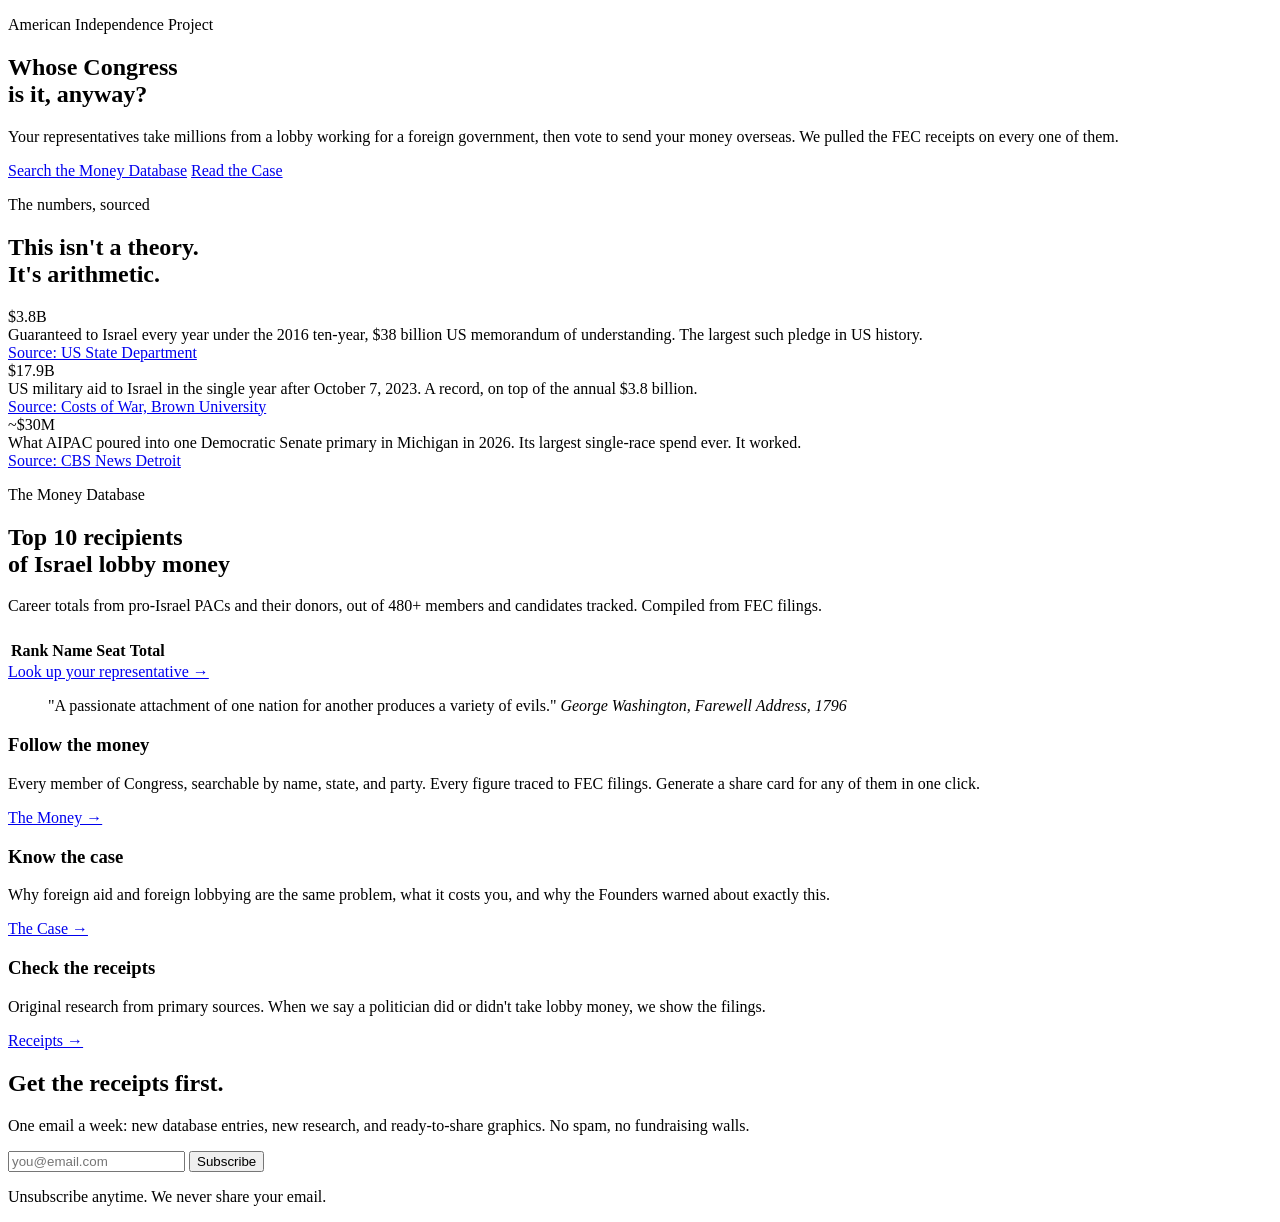
==== index.html @ 9dd6bce7 "Add files via upload" ====
<!DOCTYPE html>
<html lang="en">
<head>
<meta charset="utf-8">
<meta name="viewport" content="width=device-width, initial-scale=1">
<title>AIP — America First. Follow the Money.</title>
<meta name="description" content="AIP tracks foreign influence over US policy: the money Congress takes from the Israel lobby, the billions in foreign aid, and what you can do about it.">
<meta property="og:title" content="AIP — Whose Congress Is It?">
<meta property="og:description" content="A searchable database of what every member of Congress has taken from the Israel lobby. Sourced from FEC filings.">
<link rel="preconnect" href="https://fonts.googleapis.com">
<link href="https://fonts.googleapis.com/css2?family=Anton&family=Inter:wght@400;500;700;800&family=Oswald:ital,wght@0,400;0,500;0,600;0,700;1,400&display=swap" rel="stylesheet">
<link rel="icon" type="image/png" href="assets/logo-mark.png">
<link rel="stylesheet" href="assets/style.css">
</head>
<body data-page="home">

<section class="hero">
  <div class="wrap">
    <p class="kicker">American Independence Project</p>
    <h1>Whose Congress<br>is it, <span class="accent">anyway?</span></h1>
    <p class="lead sub">Your representatives take millions from a lobby working for a foreign government, then vote to send your money overseas. We pulled the FEC receipts on every one of them.</p>
    <div class="btnrow">
      <a class="btn" href="the-money.html">Search the Money Database</a>
      <a class="btn ghost" href="the-case.html">Read the Case</a>
    </div>
  </div>
</section>

<section>
  <div class="wrap">
    <p class="kicker">The numbers, sourced</p>
    <h2>This isn't a theory.<br>It's arithmetic.</h2>
    <div class="stats">
      <div class="stat">
        <div class="num">$3.8B</div>
        <div class="lbl">Guaranteed to Israel every year under the 2016 ten-year, $38 billion US memorandum of understanding. The largest such pledge in US history.</div>
        <div class="src"><a href="https://2009-2017.state.gov/r/pa/prs/ps/2016/09/261932.htm" target="_blank" rel="noopener">Source: US State Department</a></div>
      </div>
      <div class="stat">
        <div class="num">$17.9B</div>
        <div class="lbl">US military aid to Israel in the single year after October 7, 2023. A record, on top of the annual $3.8 billion.</div>
        <div class="src"><a href="https://watson.brown.edu/costsofwar/papers/2024/WhatUSSpendingIsraelWar" target="_blank" rel="noopener">Source: Costs of War, Brown University</a></div>
      </div>
      <div class="stat">
        <div class="num">~$30M</div>
        <div class="lbl">What AIPAC poured into one Democratic Senate primary in Michigan in 2026. Its largest single-race spend ever. It worked.</div>
        <div class="src"><a href="https://www.cbsnews.com/detroit/news/aipac-michigan-senate-primary-stevens-abdul-el-sayed/" target="_blank" rel="noopener">Source: CBS News Detroit</a></div>
      </div>
    </div>
  </div>
</section>

<section style="background: var(--bg-raise); border-top:1px solid var(--line); border-bottom:1px solid var(--line);">
  <div class="wrap">
    <p class="kicker">The Money Database</p>
    <h2>Top 10 recipients<br>of Israel lobby money</h2>
    <p class="dim">Career totals from pro-Israel PACs and their donors, out of <span id="dbCount">480</span>+ members and candidates tracked. Compiled from FEC filings.</p>
    <div class="tablewrap" style="margin-top:24px">
      <table class="db">
        <thead><tr><th>Rank</th><th>Name</th><th>Seat</th><th>Total</th></tr></thead>
        <tbody id="topTen"></tbody>
      </table>
    </div>
    <div class="btnrow">
      <a class="btn" href="the-money.html">Look up your representative →</a>
    </div>
  </div>
</section>

<section>
  <div class="wrap">
    <blockquote class="pull">"A passionate attachment of one nation for another produces a variety of evils."
      <cite>George Washington, Farewell Address, 1796</cite>
    </blockquote>
    <div class="grid c3">
      <div class="card">
        <h3>Follow the money</h3>
        <p class="dim">Every member of Congress, searchable by name, state, and party. Every figure traced to FEC filings. Generate a share card for any of them in one click.</p>
        <p class="foot"><a href="the-money.html">The Money →</a></p>
      </div>
      <div class="card">
        <h3>Know the case</h3>
        <p class="dim">Why foreign aid and foreign lobbying are the same problem, what it costs you, and why the Founders warned about exactly this.</p>
        <p class="foot"><a href="the-case.html">The Case →</a></p>
      </div>
      <div class="card">
        <h3>Check the receipts</h3>
        <p class="dim">Original research from primary sources. When we say a politician did or didn't take lobby money, we show the filings.</p>
        <p class="foot"><a href="receipts.html">Receipts →</a></p>
      </div>
    </div>
  </div>
</section>

<section class="capture">
  <div class="wrap">
    <h2>Get the receipts first.</h2>
    <p>One email a week: new database entries, new research, and ready-to-share graphics. No spam, no fundraising walls.</p>
    <form class="subscribe">
      <input type="email" name="email" placeholder="you@email.com" required>
      <button type="submit">Subscribe</button>
    </form>
    <p class="fine">Unsubscribe anytime. We never share your email.</p>
  </div>
</section>

<script src="assets/data.js"></script>
<script src="assets/site.js"></script>
</body>
</html>
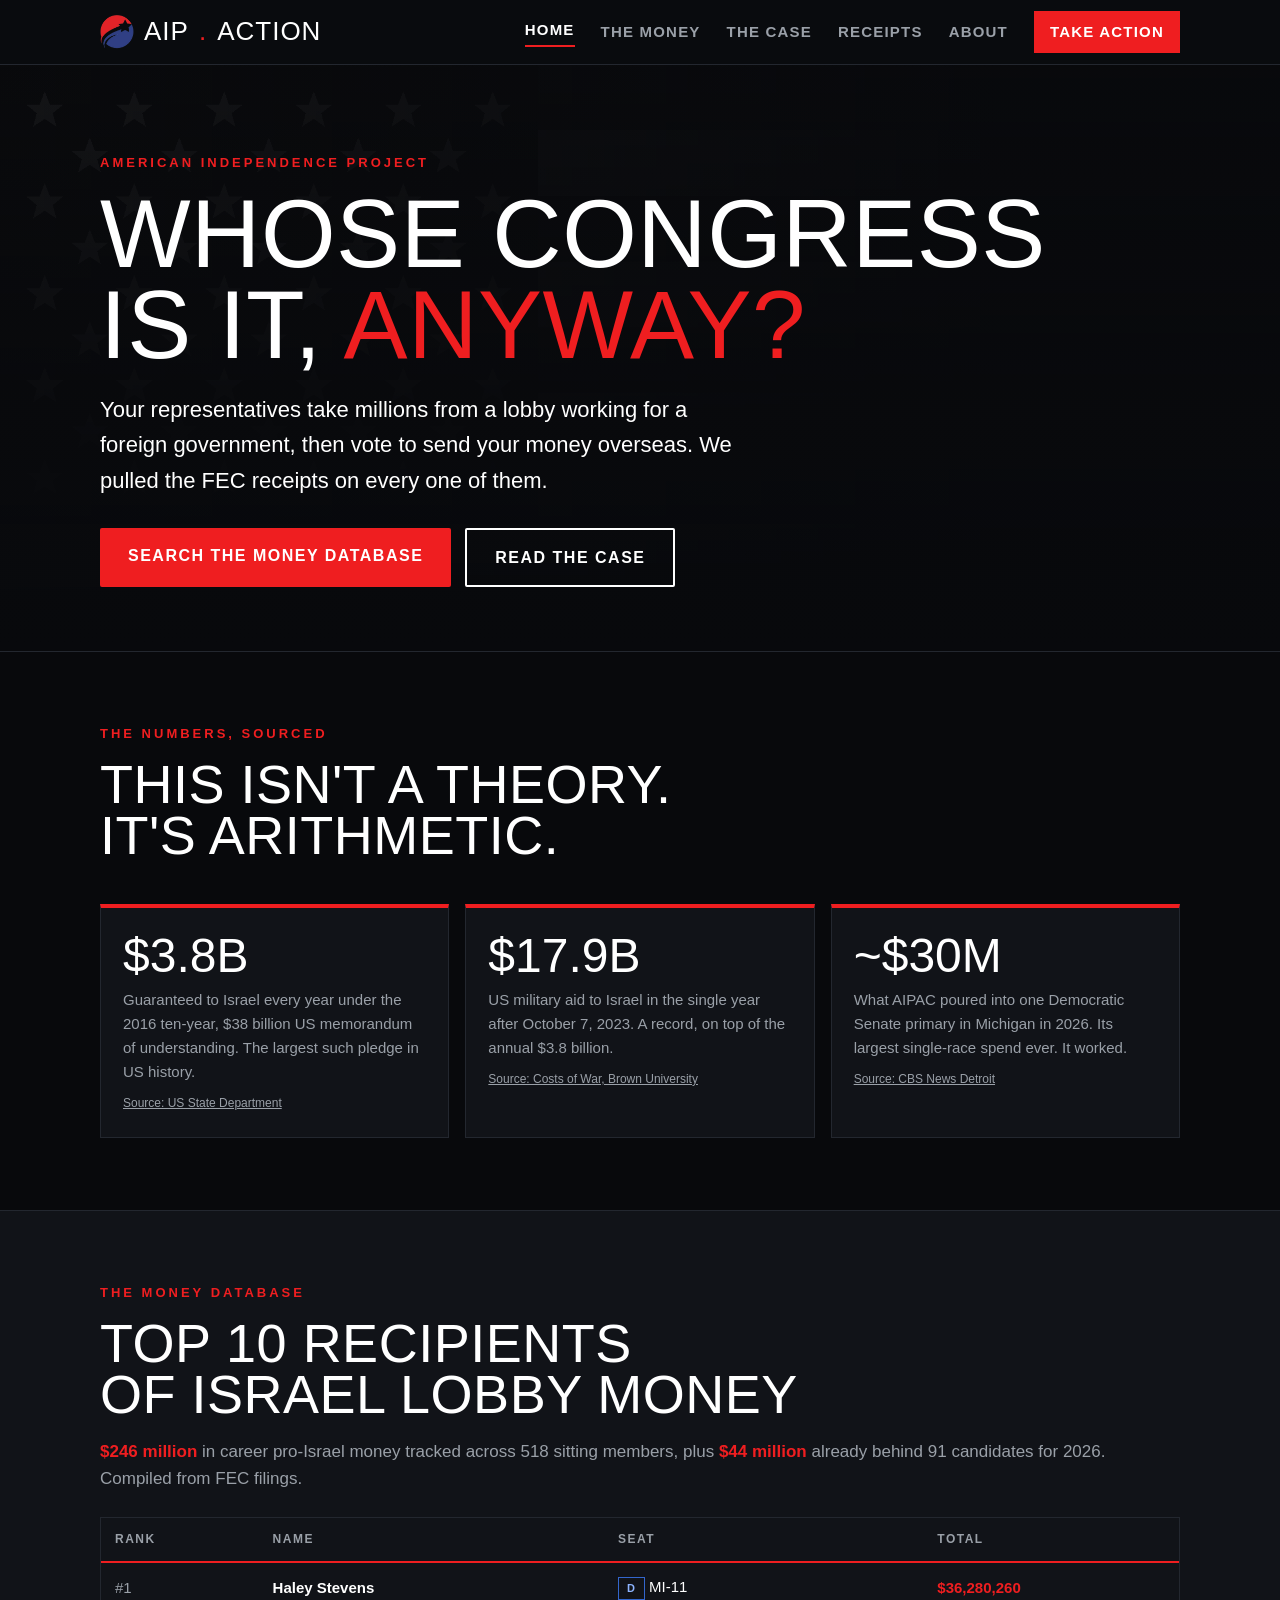
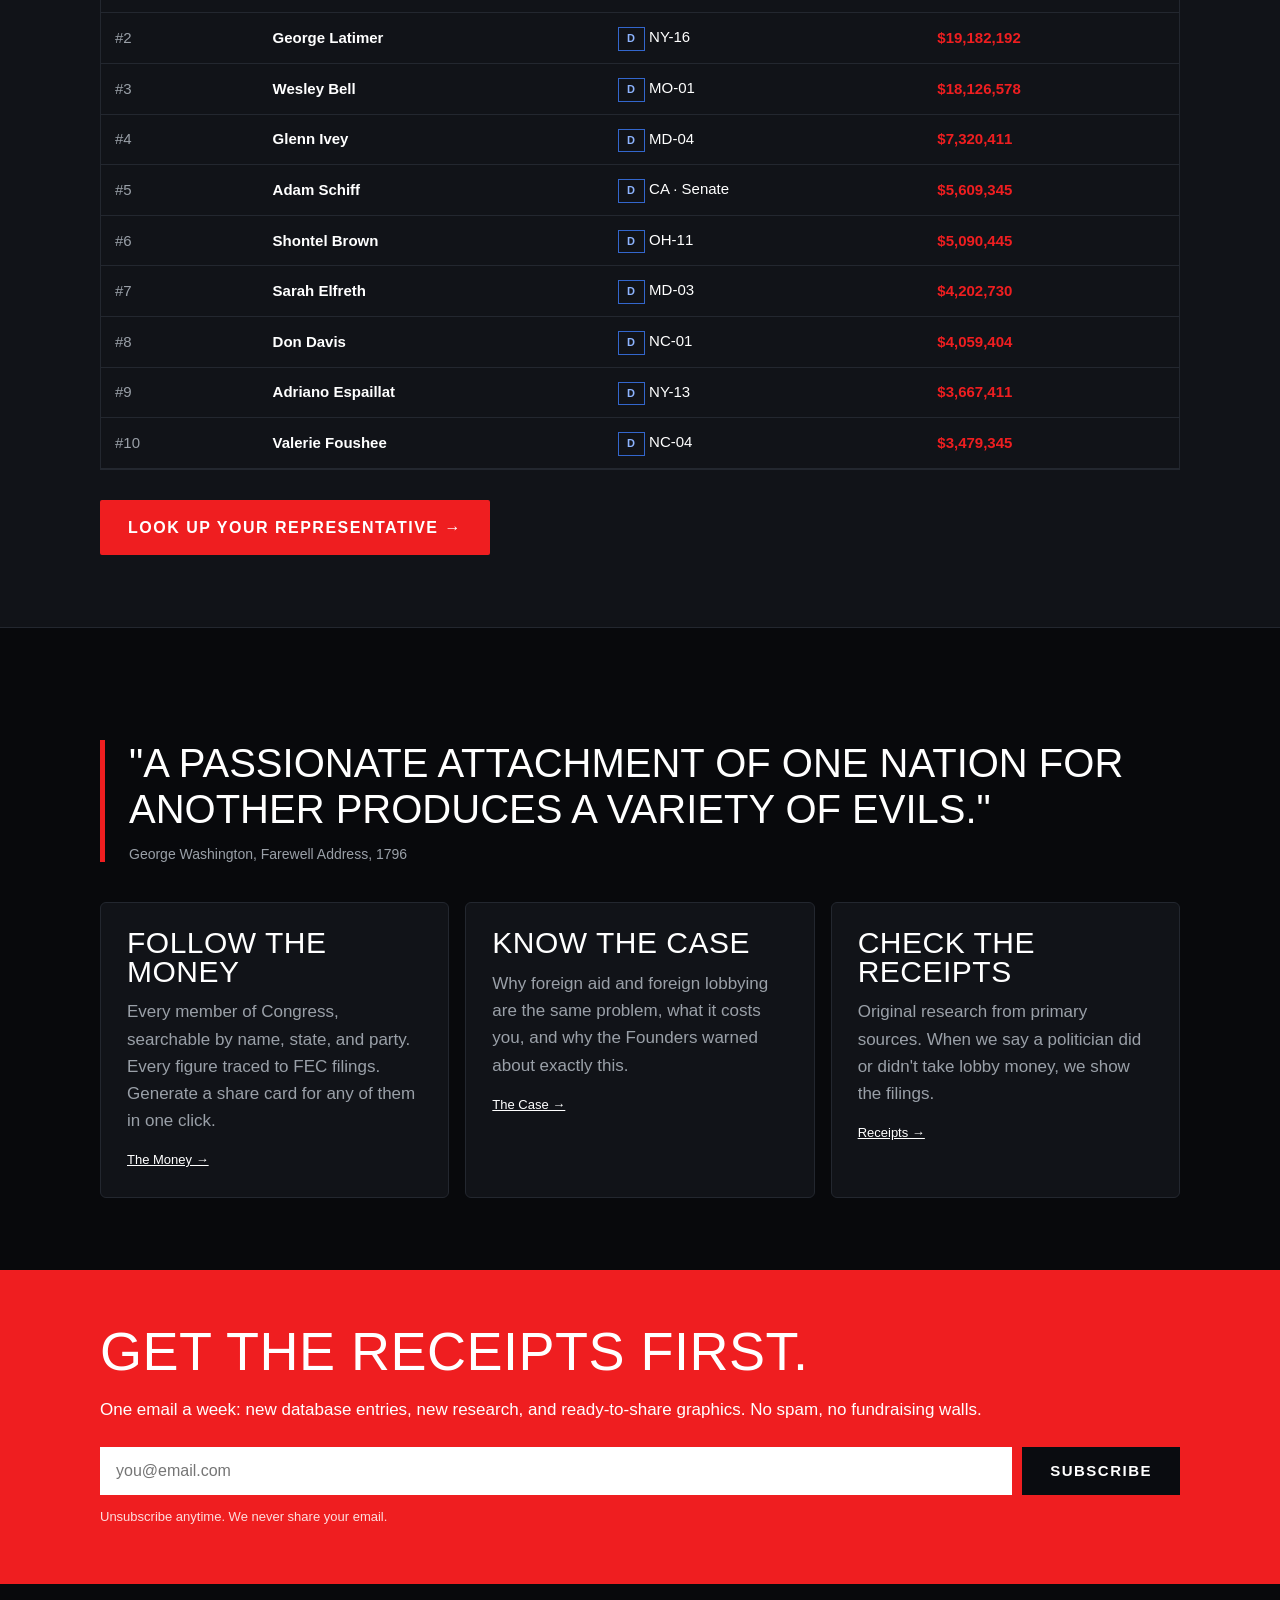
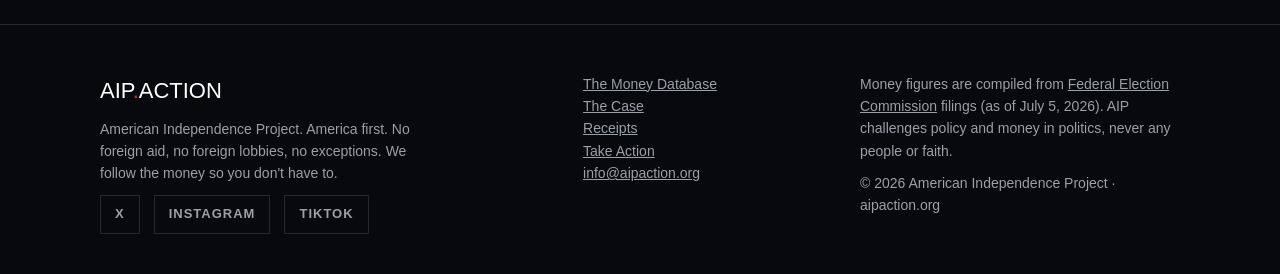
==== commit 6eb37968: "Add files via upload" ====
--- a/index.html
+++ b/index.html
@@ -7,6 +7,11 @@
 <meta name="description" content="AIP tracks foreign influence over US policy: the money Congress takes from the Israel lobby, the billions in foreign aid, and what you can do about it.">
 <meta property="og:title" content="AIP — Whose Congress Is It?">
 <meta property="og:description" content="A searchable database of what every member of Congress has taken from the Israel lobby. Sourced from FEC filings.">
+<meta property="og:image" content="https://aipaction.org/assets/og.png">
+<meta property="og:image:width" content="1200">
+<meta property="og:image:height" content="630">
+<meta name="twitter:card" content="summary_large_image">
+<meta name="twitter:site" content="@AIPACTION">
 <link rel="preconnect" href="https://fonts.googleapis.com">
 <link href="https://fonts.googleapis.com/css2?family=Anton&family=Inter:wght@400;500;700;800&family=Oswald:ital,wght@0,400;0,500;0,600;0,700;1,400&display=swap" rel="stylesheet">
 <link rel="icon" type="image/png" href="assets/logo-mark.png">
@@ -54,7 +59,7 @@
   <div class="wrap">
     <p class="kicker">The Money Database</p>
     <h2>Top 10 recipients<br>of Israel lobby money</h2>
-    <p class="dim">Career totals from pro-Israel PACs and their donors, out of <span id="dbCount">480</span>+ members and candidates tracked. Compiled from FEC filings.</p>
+    <p class="dim"><b style="color:var(--red)"><span id="lobbyTotal">$246 million</span></b> in career pro-Israel money tracked across <span id="memberCount">518</span> sitting members, plus <b style="color:var(--red)"><span id="candTotal">$44 million</span></b> already behind <span id="candCount">91</span> candidates for 2026. Compiled from FEC filings.</p>
     <div class="tablewrap" style="margin-top:24px">
       <table class="db">
         <thead><tr><th>Rank</th><th>Name</th><th>Seat</th><th>Total</th></tr></thead>
--- a/assets/style.css
+++ b/assets/style.css
@@ -0,0 +1,266 @@
+/* ============================================================
+   AIP — aipaction.com global stylesheet
+   Bold activist: dark ground, condensed display type, red accent
+   ============================================================ */
+
+/* Tokens from the AIP Action Design System (claude.ai/design), tokens/colors.css */
+:root{
+  --bg: #08090C;            /* --ink-black */
+  --bg-raise: #111318;      /* --ink-900 card surface */
+  --bg-raise-2: #181B21;    /* --ink-800 raised surface */
+  --line: #23272F;          /* --ink-700 borders */
+  --ink: #FFFFFF;           /* --text-primary */
+  --ink-dim: #9AA0A8;       /* --gray-400 muted */
+  --ink-meta: #5C626B;      /* --gray-600 faint meta */
+  --red: #EF1E20;           /* --red primary accent */
+  --red-bright: #FF2A2C;
+  --red-deep: #C5161B;
+  --red-blood: #A3121C;
+  --green: #23C55E;         /* --accent-clean */
+  --green-forest: #0C6E33;
+  --blue: #1F3C7D;
+  --blue-bright: #2A52A0;
+  --gold: #ffc53d;
+  --max: 1120px;
+  --font-display: "Anton", "Oswald", "Arial Narrow", sans-serif;
+  --font-condensed: "Oswald", "Arial Narrow", sans-serif;
+  --font-body: "Inter", -apple-system, "Segoe UI", sans-serif;
+}
+
+*{ box-sizing: border-box; margin: 0; padding: 0; }
+html{ scroll-behavior: smooth; }
+body{
+  background: var(--bg);
+  color: var(--ink);
+  font-family: var(--font-body);
+  font-size: 17px;
+  line-height: 1.6;
+  -webkit-font-smoothing: antialiased;
+}
+img{ max-width: 100%; }
+a{ color: var(--ink); }
+::selection{ background: var(--red); color: #fff; }
+
+.wrap{ max-width: var(--max); margin: 0 auto; padding: 0 20px; }
+
+h1,h2,h3,.display{
+  font-family: var(--font-display);
+  font-weight: 400;
+  text-transform: uppercase;
+  line-height: .95;
+  letter-spacing: .5px;
+}
+h1{ font-size: clamp(44px, 8vw, 96px); }
+h2{ font-size: clamp(30px, 5vw, 54px); margin-bottom: 18px; }
+h3{ font-size: clamp(22px, 3vw, 30px); margin-bottom: 10px; }
+.accent{ color: var(--red); }
+.kicker{
+  font-family: var(--font-condensed);
+  font-weight: 700;
+  font-size: 13px;
+  letter-spacing: 3px;
+  text-transform: uppercase;
+  color: var(--red);
+  margin-bottom: 14px;
+}
+p.lead{ font-size: clamp(18px, 2.2vw, 22px); color: var(--ink); font-weight: 500; }
+p.dim, .dim{ color: var(--ink-dim); }
+section{ padding: 72px 0; }
+.rule{ border: 0; border-top: 3px solid var(--red); width: 72px; margin: 26px 0; }
+
+/* ---------- Nav ---------- */
+header.site{
+  position: sticky; top: 0; z-index: 50;
+  background: rgba(10,12,16,.92);
+  backdrop-filter: blur(8px);
+  border-bottom: 1px solid var(--line);
+}
+.navbar{ display: flex; align-items: center; justify-content: space-between; height: 64px; }
+.logo{
+  font-family: var(--font-display);
+  font-size: 26px; letter-spacing: 1px;
+  text-decoration: none; text-transform: uppercase;
+}
+.logo b{ color: var(--red); font-weight: 400; }
+nav.main{ display: flex; gap: 26px; align-items: center; }
+nav.main a{
+  font-family: var(--font-condensed);
+  text-decoration: none; font-weight: 600; font-size: 15px;
+  letter-spacing: 1.2px; text-transform: uppercase; color: var(--ink-dim);
+}
+nav.main a:hover, nav.main a.on{ color: var(--ink); border-bottom: 2px solid var(--red); padding-bottom: 3px; }
+nav.main a.cta{
+  background: var(--red); color: #fff; padding: 9px 16px; border-bottom: 0;
+}
+nav.main a.cta:hover{ background: var(--red-deep); border-bottom: 0; padding-bottom: 9px; }
+#navToggle{ display: none; background: none; border: 1px solid var(--line); color: var(--ink); font-size: 20px; padding: 4px 12px; cursor: pointer; }
+@media (max-width: 860px){
+  #navToggle{ display: block; }
+  nav.main{
+    display: none; position: absolute; top: 64px; left: 0; right: 0;
+    flex-direction: column; background: var(--bg-raise);
+    padding: 18px; border-bottom: 1px solid var(--line); gap: 16px;
+  }
+  nav.main.open{ display: flex; }
+}
+
+/* ---------- Hero ---------- */
+.hero{
+  padding: 88px 0 64px; border-bottom: 1px solid var(--line);
+  background:
+    linear-gradient(180deg, rgba(8,9,12,.55) 0%, rgba(8,9,12,.92) 60%, var(--bg) 100%),
+    linear-gradient(90deg, rgba(8,9,12,.25) 0%, var(--bg) 78%),
+    url("flag-ground.png") top left / cover no-repeat var(--bg);
+}
+.hero .sub{ max-width: 640px; margin-top: 22px; }
+
+/* ---------- Stat tiles ---------- */
+.stats{ display: grid; grid-template-columns: repeat(3, 1fr); gap: 16px; margin-top: 42px; }
+@media (max-width: 800px){ .stats{ grid-template-columns: 1fr; } }
+.stat{
+  background: var(--bg-raise); border: 1px solid var(--line);
+  border-top: 4px solid var(--red); padding: 24px 22px;
+}
+.stat .num{ font-family: var(--font-display); font-size: clamp(34px, 4vw, 48px); line-height: 1; }
+.stat .lbl{ margin-top: 8px; font-size: 15px; color: var(--ink-dim); }
+.stat .src{ margin-top: 10px; font-size: 12px; }
+.stat .src a{ color: var(--ink-dim); }
+
+/* ---------- Buttons ---------- */
+.btn{
+  display: inline-block; background: var(--red); color: #fff;
+  font-weight: 600; font-size: 16px; letter-spacing: 1.5px; text-transform: uppercase;
+  text-decoration: none; padding: 15px 28px; border: 0; cursor: pointer;
+  font-family: var(--font-condensed); border-radius: 2px;
+}
+.btn:hover{ background: var(--red-bright); }
+.btn:active{ transform: translateY(1px); background: var(--red-deep); }
+.btn.ghost{ background: transparent; border: 2px solid var(--ink); color: var(--ink); }
+.btn.ghost:hover{ border-color: var(--red); color: var(--red); background: transparent; }
+.btn.small{ padding: 8px 14px; font-size: 12px; letter-spacing: 1px; }
+.btnrow{ display: flex; gap: 14px; flex-wrap: wrap; margin-top: 30px; }
+
+/* ---------- Cards / grid ---------- */
+.grid{ display: grid; gap: 16px; }
+.grid.c2{ grid-template-columns: 1fr 1fr; }
+.grid.c3{ grid-template-columns: repeat(3, 1fr); }
+@media (max-width: 800px){ .grid.c2, .grid.c3{ grid-template-columns: 1fr; } }
+.card{
+  background: var(--bg-raise); border: 1px solid var(--line); padding: 26px;
+  border-radius: 6px;
+}
+.card h3{ margin-bottom: 12px; }
+.card .foot{ margin-top: 16px; font-size: 13px; color: var(--ink-dim); }
+
+/* ---------- Email capture ---------- */
+.capture{
+  background: var(--red); color: #fff; padding: 56px 0;
+}
+.capture h2, .capture p{ color: #fff; }
+.capture form{ display: flex; gap: 10px; margin-top: 24px; flex-wrap: wrap; }
+.capture input[type=email]{
+  flex: 1; min-width: 240px; padding: 15px 16px; font-size: 16px;
+  border: 0; background: #fff; color: #111; font-family: var(--font-body);
+}
+.capture button{
+  background: #0a0c10; color: #fff; border: 0; padding: 15px 28px;
+  font-weight: 800; letter-spacing: 1.5px; text-transform: uppercase; cursor: pointer;
+  font-family: var(--font-body); font-size: 15px;
+}
+.capture .fine{ font-size: 13px; opacity: .85; margin-top: 12px; }
+
+/* ---------- Database table ---------- */
+.controls{
+  display: flex; gap: 10px; flex-wrap: wrap; margin: 26px 0 18px;
+}
+.controls input[type=search], .controls select{
+  background: var(--bg-raise); border: 1px solid var(--line); color: var(--ink);
+  padding: 12px 14px; font-size: 15px; font-family: var(--font-body);
+}
+.controls input[type=search]{ flex: 1; min-width: 220px; }
+.dbmeta{ font-size: 14px; color: var(--ink-dim); margin-bottom: 14px; }
+.tablewrap{ overflow-x: auto; border: 1px solid var(--line); }
+table.db{ width: 100%; border-collapse: collapse; min-width: 640px; }
+table.db th{
+  text-align: left; font-size: 12px; letter-spacing: 1.5px; text-transform: uppercase;
+  color: var(--ink-dim); padding: 12px 14px; border-bottom: 2px solid var(--red);
+  background: var(--bg-raise); cursor: pointer; user-select: none; white-space: nowrap;
+}
+table.db th .arrow{ color: var(--red); }
+table.db td{ padding: 12px 14px; border-bottom: 1px solid var(--line); font-size: 15px; }
+table.db tr:hover td{ background: var(--bg-raise); }
+td.amt{ font-weight: 800; font-variant-numeric: tabular-nums; white-space: nowrap; }
+td.amt.hot{ color: var(--red); }
+td.amt.zero{ color: var(--green); }
+.tag{
+  display: inline-block; font-size: 11px; font-weight: 800; letter-spacing: 1px;
+  text-transform: uppercase; padding: 2px 8px; border: 1px solid var(--line); color: var(--ink-dim);
+}
+.tag.r{ border-color: #a33; color: #ff8b8b; }
+.tag.d{ border-color: #36c; color: #8db4ff; }
+.tag.i{ border-color: #888; color: #ccc; }
+.tag.clean{ border-color: var(--green); color: var(--green); }
+.rank{ color: var(--ink-dim); font-variant-numeric: tabular-nums; }
+.loadmore{ margin: 22px auto 0; display: block; }
+
+/* ---------- Card modal ---------- */
+.modal{
+  display: none; position: fixed; inset: 0; z-index: 100;
+  background: rgba(0,0,0,.8); align-items: center; justify-content: center; padding: 20px;
+}
+.modal.open{ display: flex; }
+.modal .inner{ background: var(--bg-raise); border: 1px solid var(--line); padding: 20px; max-width: 460px; width: 100%; }
+.modal canvas{ width: 100%; height: auto; border: 1px solid var(--line); }
+.modal .row{ display: flex; gap: 10px; margin-top: 14px; }
+
+/* ---------- Receipts ---------- */
+article.receipt{
+  background: var(--bg-raise); border: 1px solid var(--line);
+  border-left: 4px solid var(--red); padding: 32px; margin-bottom: 24px;
+}
+article.receipt h3{ margin-bottom: 6px; }
+article.receipt .meta{ font-size: 13px; color: var(--ink-dim); margin-bottom: 16px; }
+article.receipt p{ margin-bottom: 14px; }
+article.receipt ul{ margin: 0 0 14px 22px; }
+article.receipt li{ margin-bottom: 6px; }
+.verdict{
+  font-family: var(--font-display); font-size: 26px; text-transform: uppercase;
+  color: var(--green); margin: 10px 0 16px;
+}
+
+/* ---------- Case page ---------- */
+.pillar{ margin-bottom: 56px; }
+.pillar .bignum{
+  font-family: var(--font-display); font-size: clamp(56px, 9vw, 120px);
+  color: var(--red); line-height: 1;
+}
+.sources{ border-top: 1px solid var(--line); padding-top: 26px; margin-top: 40px; }
+.sources ol{ margin-left: 22px; }
+.sources li{ font-size: 14px; color: var(--ink-dim); margin-bottom: 8px; }
+.sources a{ color: var(--ink-dim); }
+
+blockquote.pull{
+  font-family: var(--font-display); font-size: clamp(24px, 4vw, 40px);
+  text-transform: uppercase; line-height: 1.15; border-left: 5px solid var(--red);
+  padding-left: 24px; margin: 40px 0;
+}
+blockquote.pull cite{
+  display: block; font-family: var(--font-body); font-size: 14px;
+  text-transform: none; color: var(--ink-dim); margin-top: 14px; font-style: normal;
+}
+
+/* ---------- Footer ---------- */
+footer.site{
+  border-top: 1px solid var(--line); padding: 48px 0 40px; margin-top: 40px;
+  font-size: 14px; color: var(--ink-dim);
+}
+footer.site .cols{ display: flex; justify-content: space-between; gap: 24px; flex-wrap: wrap; }
+footer.site a{ color: var(--ink-dim); }
+footer.site .fLogo{ font-family: var(--font-display); font-size: 22px; color: var(--ink); text-transform: uppercase; }
+footer.site .fLogo b{ color: var(--red); font-weight: 400; }
+.socialrow{ display: flex; gap: 14px; margin-top: 10px; }
+.socialrow a{
+  font-weight: 800; font-size: 13px; letter-spacing: 1px; text-transform: uppercase;
+  text-decoration: none; border: 1px solid var(--line); padding: 8px 14px;
+}
+.socialrow a:hover{ border-color: var(--red); color: var(--ink); }
